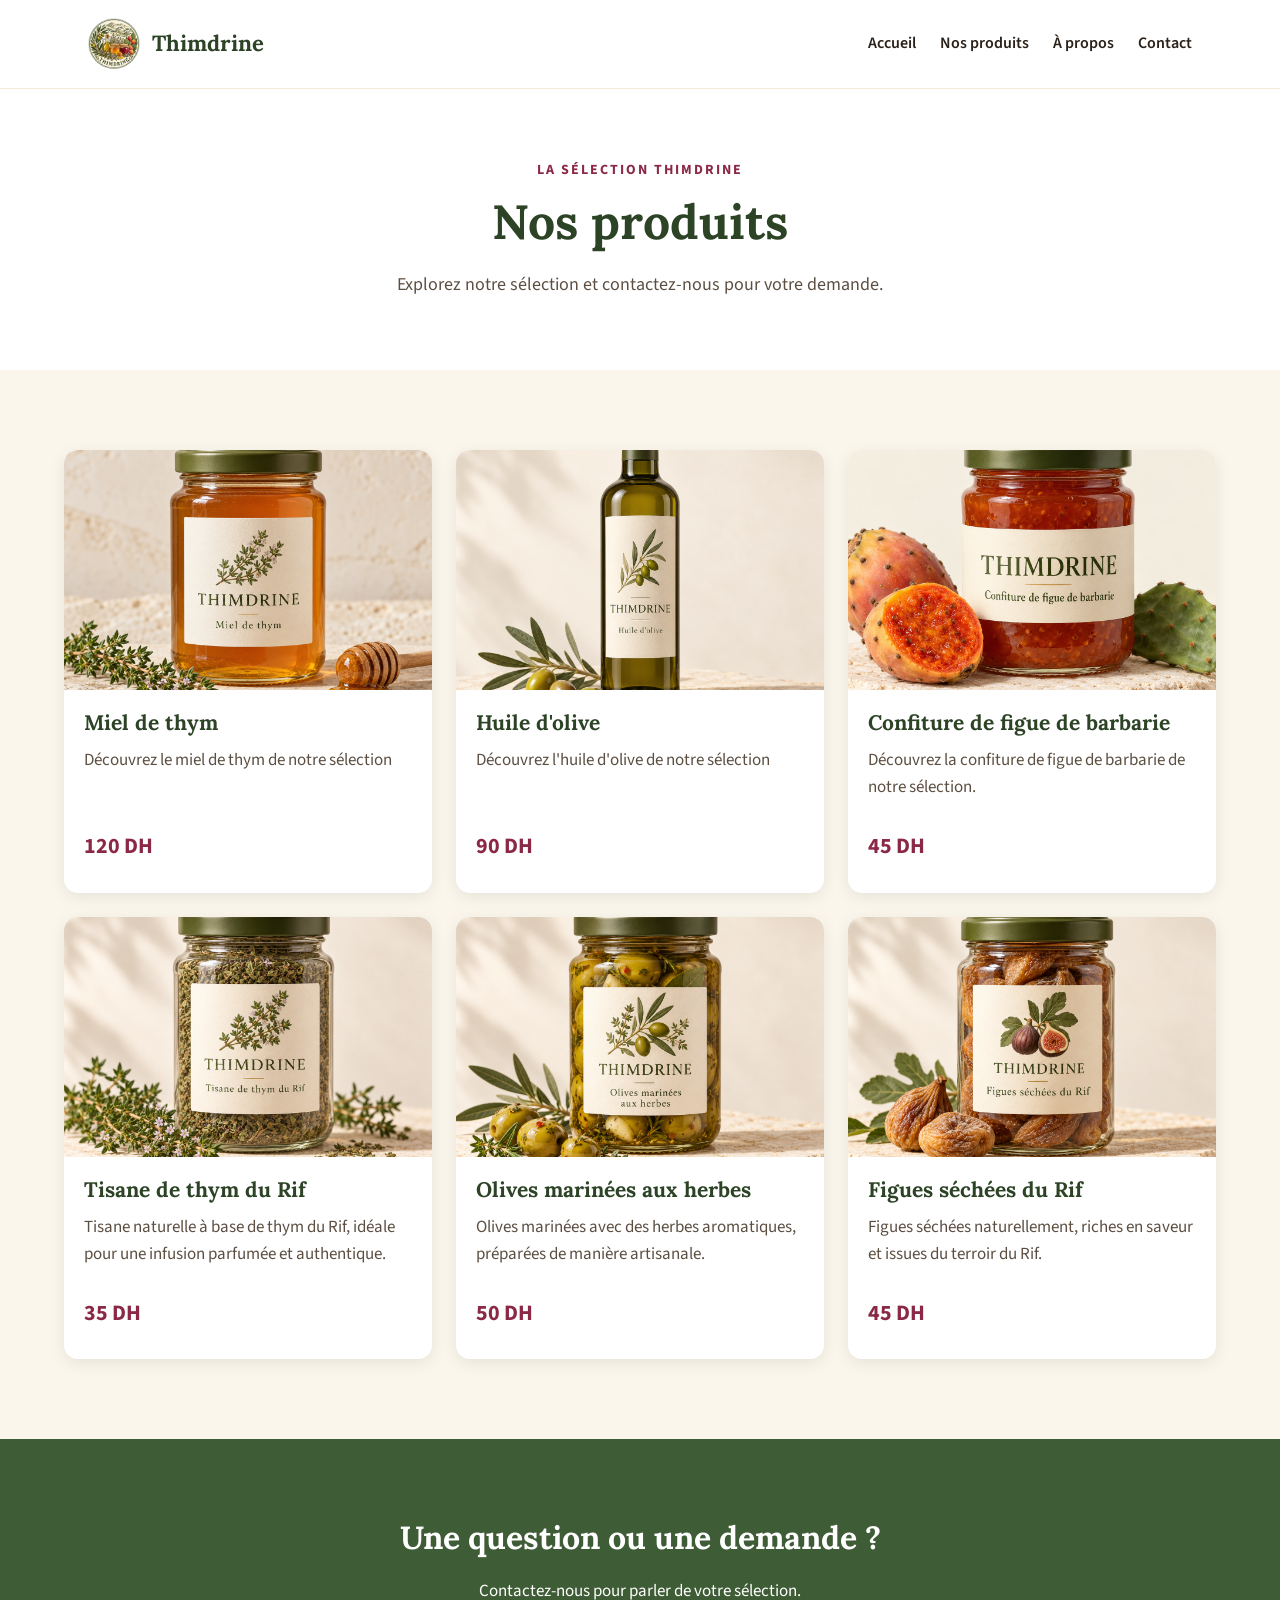
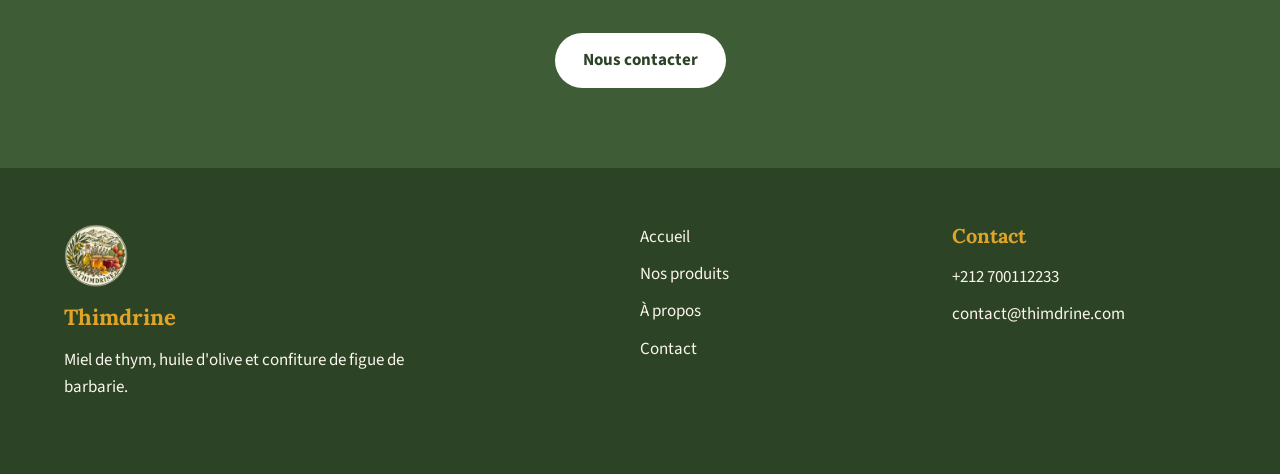
==== produits.html @ eb9370e1 "Thimdrine website" ====
<!DOCTYPE html>
<html lang="fr">
<head>
  <meta charset="UTF-8">
  <meta name="viewport" content="width=device-width, initial-scale=1.0">
  <link rel="stylesheet" href="css/style.css">
  <title>Thimdrine - Nos produits</title>
</head>

<body>
<header> 
<nav>
    <a href="index.html">
      <img src="images/logo.png" alt="Logo Thimdrine">
      <span>Thimdrine</span>
    </a>
    
    <ul>

  <li><a href="index.html">Accueil</a></li>
  <li><a href="produits.html">Nos produits</a></li>
  <li><a href="apropos.html">À propos</a></li>
  <li><a href="contact.html">Contact</a></li>
    </ul>

</nav>
</header>
<main>

  <section>
  <p>LA SÉLECTION THIMDRINE</p>
  <h1>Nos produits</h1>
  <p>Explorez notre sélection et contactez-nous pour votre demande.</p>
  </section>

<section class="produits">
 
  <div class="product-card">
    <img src="images/miel.png" alt="Miel de thym Thimdrine">
    <h3>Miel de thym</h3>
    <p>Découvrez le miel de thym de notre sélection</p>
    <p>120 DH</p>
  </div>

  <div class="product-card">
    <img src="images/huile.png" alt="huile Thimdrine">
      <h3>Huile d'olive</h3>
      <p>Découvrez l'huile d'olive de notre sélection</p>
      <p>90 DH</p>
  </div>

  <div class="product-card">
    <img src="images/confiture.png" alt="confiture Thimdrine">
    <h3>Confiture de figue de barbarie</h3>
    <p>Découvrez la confiture de figue de barbarie de notre sélection.</p>
    <p>45 DH </p>
  </div>

  <div class="product-card">
    <img src="images/Tisane.png" alt="Tisane Thimdrine">
    <h3>Tisane de thym du Rif</h3>
    <p>Tisane naturelle à base de thym du Rif, idéale pour une infusion parfumée et authentique.</p>
    <p>35 DH</p>
  </div >

  <div class="product-card">
    <img src="images/Olives.png" alt="Olives Thimdrine">
    <h3>Olives marinées aux herbes</h3>
    <p>Olives marinées avec des herbes aromatiques, préparées de manière artisanale.</p>
    <p>50 DH</p>
  </div>
  
  <div class="product-card">
    <img src="images/Figues séchées .png" alt="Figues séchées thimdrine">
    <h3>Figues séchées du Rif</h3>
    <p>Figues séchées naturellement, riches en saveur et issues du terroir du Rif.</p>
    <p>45 DH</p>
  </div>

</section>
<section class="contact-cta">
  <h2>Une question ou une demande ?</h2>
  <p>Contactez-nous pour parler de votre sélection.</p>
  <a href="contact.html">Nous contacter</a>
</section>

</main>
  <footer>
    <div class="footer-brand">
    <img src="images/logo.png" alt="logo Thimdrine">
    <span>Thimdrine</span>
    <p>Miel de thym, huile d'olive et confiture de figue de barbarie.</p>
  </div>
  <div class="footer-nav">
    <nav>
      <ul>
        <li><a href="index.html">Accueil</a></li>
        <li><a href="produits.html">Nos produits</a></li>
        <li><a href="apropos.html">À propos</a></li>
        <li><a href="contact.html">Contact</a></li>


      </ul>

    </nav>

  </div>
  <div class="footer-contact">
    <h3>Contact</h3>
    <p>+212 700112233</p>
    <p>contact@thimdrine.com</p>

  </div>
  </footer>



</body>
</html>
---- css/style.css ----
@import url('https://fonts.googleapis.com/css2?family=Lora:wght@400;500;600;700&family=Source+Sans+3:wght@400;500;600;700&display=swap');

:root {
  --couleur-thym: #3E5C35;
  --couleur-thym-fonce: #2C4326;
  --couleur-miel: #E0A526;
  --couleur-figue: #8A2846;
  --couleur-lin: #FBF6EC;
  --couleur-sable: #F3EAD7;
  --couleur-terre: #2B2118;
  --couleur-terre-douce: #5C4F42;
  --couleur-blanc: #FFFFFF;
}

* {
  margin: 0;
  padding: 0;
  box-sizing: border-box;
}

body {
  font-family: 'Source Sans 3', Arial, sans-serif;
  font-size: 17px;
  line-height: 1.6;
  color: var(--couleur-terre);
  background-color: var(--couleur-lin);
}

h1,
h2,
h3 {
  font-family: 'Lora', Georgia, serif;
  line-height: 1.2;
  color: var(--couleur-thym-fonce);
}

h1 {
  font-size: 48px;
}

h2 {
  font-size: 32px;
}

h3 {
  font-size: 21px;
}

p {
  margin-bottom: 16px;
}

a {
  color: var(--couleur-thym);
  text-decoration: none;
}

a:hover {
  color: var(--couleur-thym-fonce);
}

img {
  display: block;
  max-width: 100%;
  height: auto;
}

header {
  background-color: var(--couleur-blanc);
  border-bottom: 1px solid var(--couleur-sable);
}

header nav {
  max-width: 1152px;
  margin: 0 auto;
  padding: 16px 24px;
  display: flex;
  justify-content: space-between;
  align-items: center;
  gap: 32px;
  min-height: 88px;
}

header nav > a {
  display: flex;
  align-items: center;
  gap: 12px;
  color: var(--couleur-thym-fonce);
  font-family: 'Lora', Georgia, serif;
  font-size: 22px;
  font-weight: 700;
  white-space: nowrap;
}

header nav > a img {
  width: 52px;
  height: 52px;
  object-fit: contain;
}

header nav ul {
  display: flex;
  align-items: center;
  flex-wrap: wrap;
  gap: 24px;
  list-style: none;
}

header nav ul a {
  color: var(--couleur-terre);
  font-size: 16px;
  font-weight: 600;
  padding: 8px 0;
  transition: color 0.2s ease;
}

header nav ul a:hover {
  color: var(--couleur-thym);
}

.hero {
  display: grid;
  grid-template-columns: minmax(0, 1fr) minmax(0, 1fr);
  align-items: center;
  align-content: center;
  column-gap: 48px;
  row-gap: 12px;
  padding: 72px max(24px, calc((100% - 1152px) / 2));
  background-color: var(--couleur-blanc);
  min-height: 560px;
}

.hero > :not(img):not(.hero-image):not(.hero-content) {
  grid-column: 1;
}

.hero > img,
.hero > .hero-image {
  grid-column: 2;
  grid-row: 1 / span 6;
  align-self: center;
}

.hero > .hero-content {
  grid-column: 1 / -1;
  display: grid;
  grid-template-columns: 1fr 1fr;
  align-items: center;
  gap: 48px;
}

.hero > p:first-of-type,
.hero .hero-text > p:first-of-type {
  color: var(--couleur-figue);
  font-size: 14px;
  font-weight: 700;
  letter-spacing: 2px;
  text-transform: uppercase;
}

.hero h1 {
  max-width: 600px;
  font-size: 52px;
  line-height: 1.15;
  margin-bottom: 12px;
}

.hero p:not(:first-of-type),
.hero .hero-text p:not(:first-of-type) {
  max-width: 510px;
  font-size: 19px;
  color: var(--couleur-terre-douce);
}

.hero a {
  display: inline-block;
  justify-self: start;
  width: fit-content;
  padding: 14px 26px;
  margin-top: 12px;
  border-radius: 30px;
  background-color: var(--couleur-thym);
  color: var(--couleur-blanc);
  font-weight: 700;
  text-align: center;
  transition: background-color 0.2s ease;
}

.hero a:hover {
  background-color: var(--couleur-thym-fonce);
}

.hero > img,
.hero .hero-image img {
  width: 100%;
  height: 420px;
  object-fit: cover;
  border-radius: 16px;
}

main > .hero + section {
  padding: 80px 24px;
  background-color: var(--couleur-lin);
  text-align: center;
}

main > .hero + section > * {
  max-width: 800px;
  margin-left: auto;
  margin-right: auto;
}

main > .hero + section h2 {
  margin-bottom: 24px;
}

main > .hero + section p {
  color: var(--couleur-terre-douce);
}

main > .hero + section a {
  display: inline-block;
  margin-top: 12px;
  font-weight: 700;
}

main > .hero + section + section {
  display: grid;
  grid-template-columns: repeat(3, minmax(0, 1fr));
  gap: 24px;
  padding: 80px max(24px, calc((100% - 1152px) / 2));
  background-color: var(--couleur-sable);
}

main > .hero + section + section > :not(article):not(.product-card):not(.produit-card):not(.card):not(.carte) {
  grid-column: 1 / -1;
}

main > .hero + section + section > h2,
main > .hero + section + section > p {
  text-align: center;
}

main > .hero + section + section h2 {
  margin-bottom: 12px;
}

main > .hero + section + section > p {
  color: var(--couleur-terre-douce);
}

.product-grid,
.products-grid,
.products-list,
.cartes,
.cards,
.product-cards {
  display: grid;
  grid-template-columns: repeat(3, minmax(0, 1fr));
  gap: 24px;
}

.product-card,
.produit-card,
.card,
.carte,
main > .hero + section + section article {
  background-color: var(--couleur-blanc);
  border-radius: 14px;
  overflow: hidden;
  box-shadow: 0 4px 16px rgba(0, 0, 0, 0.08);
  transition: transform 0.2s ease;
}

.product-card:hover,
.produit-card:hover,
.card:hover,
.carte:hover,
main > .hero + section + section article:hover {
  transform: translateY(-4px);
}

.product-card img,
.produit-card img,
.card img,
.carte img,
main > .hero + section + section article img {
  width: 100%;
  height: 240px;
  object-fit: cover;
}

.product-card h3,
.produit-card h3,
.card h3,
.carte h3,
main > .hero + section + section article h3 {
  margin: 20px 20px 12px;
}

.product-card p,
.produit-card p,
.card p,
.carte p,
main > .hero + section + section article p {
  margin: 0 20px 20px;
  color: var(--couleur-terre-douce);
}

.product-card a,
.produit-card a,
.card a,
.carte a,
main > .hero + section + section article a {
  display: inline-block;
  margin: 0 20px 24px;
  font-weight: 700;
}

main > .hero + section + section > a {
  justify-self: center;
  display: inline-block;
  padding: 12px 24px;
  border: 2px solid var(--couleur-thym);
  border-radius: 30px;
  font-weight: 700;
}

main > .hero + section + section > a:hover {
  background-color: var(--couleur-thym);
  color: var(--couleur-blanc);
}

.contact-cta,
main > .hero + section + section + section {
  padding: 80px 24px;
  background-color: var(--couleur-thym);
  color: var(--couleur-blanc);
  text-align: center;
}

.contact-cta h2,
main > .hero + section + section + section h2 {
  color: var(--couleur-blanc);
  margin-bottom: 20px;
}

.contact-cta p,
main > .hero + section + section + section p {
  max-width: 600px;
  margin: 0 auto 28px;
}

.contact-cta a,
main > .hero + section + section + section > a {
  display: inline-block;
  padding: 14px 28px;
  background-color: var(--couleur-blanc);
  color: var(--couleur-thym-fonce);
  border-radius: 30px;
  font-weight: 700;
}

.contact-cta a:hover,
main > .hero + section + section + section > a:hover {
  background-color: var(--couleur-sable);
}

footer {
  display: grid;
  grid-template-columns: 2fr 1fr 1fr;
  gap: 48px;
  padding: 56px max(24px, calc((100% - 1152px) / 2));
  background-color: var(--couleur-thym-fonce);
  color: var(--couleur-lin);
}

footer h2,
footer h3 {
  color: var(--couleur-miel);
  font-size: 20px;
  margin-bottom: 16px;
}

.footer-brand img {
  width: 64px;
  height: 64px;
  object-fit: contain;
  margin-bottom: 12px;
}

.footer-brand span {
  display: block;
  font-family: 'Lora', Georgia, serif;
  font-size: 22px;
  font-weight: 700;
  color: var(--couleur-miel);
  margin-bottom: 12px;
}

.footer-brand p {
  max-width: 350px;
  color: var(--couleur-lin);
}

.footer-nav ul {
  list-style: none;
}

.footer-nav li {
  margin-bottom: 10px;
}

footer a {
  color: var(--couleur-lin);
}

footer a:hover {
  color: var(--couleur-miel);
}

.footer-contact p {
  margin-bottom: 10px;
  overflow-wrap: anywhere;
}

@media (max-width: 900px) {
  header nav {
    gap: 20px;
  }

  header nav ul {
    gap: 14px;
  }

  .hero {
    column-gap: 28px;
  }

  .hero h1 {
    font-size: 40px;
  }

  .hero > img,
  .hero .hero-image img {
    height: 340px;
  }

  main > .hero + section + section,
  .product-grid,
  .products-grid,
  .products-list,
  .cartes,
  .cards,
  .product-cards {
    grid-template-columns: repeat(2, minmax(0, 1fr));
  }

  footer {
    grid-template-columns: repeat(2, 1fr);
  }
}

@media (max-width: 600px) {
  body {
    font-size: 16px;
  }

  header nav {
    flex-direction: column;
    gap: 16px;
    padding: 16px;
  }

  header nav ul {
    justify-content: center;
    gap: 12px 18px;
  }

  header nav ul a {
    font-size: 14px;
  }

  .hero {
    grid-template-columns: 1fr;
    padding: 48px 20px;
    row-gap: 16px;
    min-height: auto;
  }

  .hero > :not(img):not(.hero-image):not(.hero-content) {
    grid-column: 1;
  }

  .hero > img,
  .hero > .hero-image {
    grid-column: 1;
    grid-row: auto;
  }

  .hero > .hero-content {
    grid-template-columns: 1fr;
    gap: 32px;
  }

  .hero h1 {
    font-size: 35px;
  }

  .hero p:not(:first-of-type),
  .hero .hero-text p:not(:first-of-type) {
    font-size: 17px;
  }

  .hero > img,
  .hero .hero-image img {
    height: 260px;
  }

  h2 {
    font-size: 27px;
  }

  main > .hero + section,
  main > .hero + section + section,
  .contact-cta,
  main > .hero + section + section + section {
    padding: 56px 20px;
  }

  main > .hero + section + section,
  .product-grid,
  .products-grid,
  .products-list,
  .cartes,
  .cards,
  .product-cards {
    grid-template-columns: 1fr;
  }

  footer {
    grid-template-columns: 1fr;
    gap: 32px;
    padding: 48px 24px;
  }
}



main > section:first-child:not([class]) {
  background-color: var(--couleur-blanc);
  padding: 70px 24px;
  text-align: center;
}

main > section:first-child:not([class]) p:first-child {
  color: var(--couleur-figue);
  font-size: 14px;
  font-weight: 700;
  letter-spacing: 2px;
  margin-bottom: 12px;
}

main > section:first-child:not([class]) h1 {
  font-size: 48px;
  margin-bottom: 20px;
}

main > section:first-child:not([class]) p:last-child {
  color: var(--couleur-terre-douce);
  font-size: 18px;
  max-width: 600px;
  margin: 0 auto;
}

.produits {
  display: grid;
  grid-template-columns: repeat(3, 1fr);
  gap: 24px;
  max-width: 1200px;
  margin: 0 auto;
  padding: 80px 24px;
}

.produits .product-card {
  display: flex;
  flex-direction: column;
  background-color: var(--couleur-blanc);
  border-radius: 14px;
  overflow: hidden;
  box-shadow: 0 4px 16px rgba(0, 0, 0, 0.08);
}

.produits .product-card img {
  width: 100%;
  height: 240px;
  object-fit: cover;
}

.produits .product-card h3 {
  font-size: 21px;
  margin: 20px 20px 12px;
}

.produits .product-card p {
  margin: 0 20px 16px;
  color: var(--couleur-terre-douce);
}

.produits .product-card p:last-child {
  margin-top: auto;
  padding-top: 12px;
  padding-bottom: 12px;
  font-size: 22px;
  font-weight: 700;
  color: var(--couleur-figue);
}

@media (max-width: 900px) {
  .produits {
    grid-template-columns: repeat(2, 1fr);
    padding: 60px 24px;
  }
}

@media (max-width: 600px) {
  main > section:first-child:not([class]) {
    padding: 50px 20px;
  }

  main > section:first-child:not([class]) h1 {
    font-size: 36px;
  }

  main > section:first-child:not([class]) p:last-child {
    font-size: 16px;
  }

  .produits {
    grid-template-columns: 1fr;
    padding: 50px 20px;
  }
  
  .produits .product-card img {
    height: 220px;
  }
}
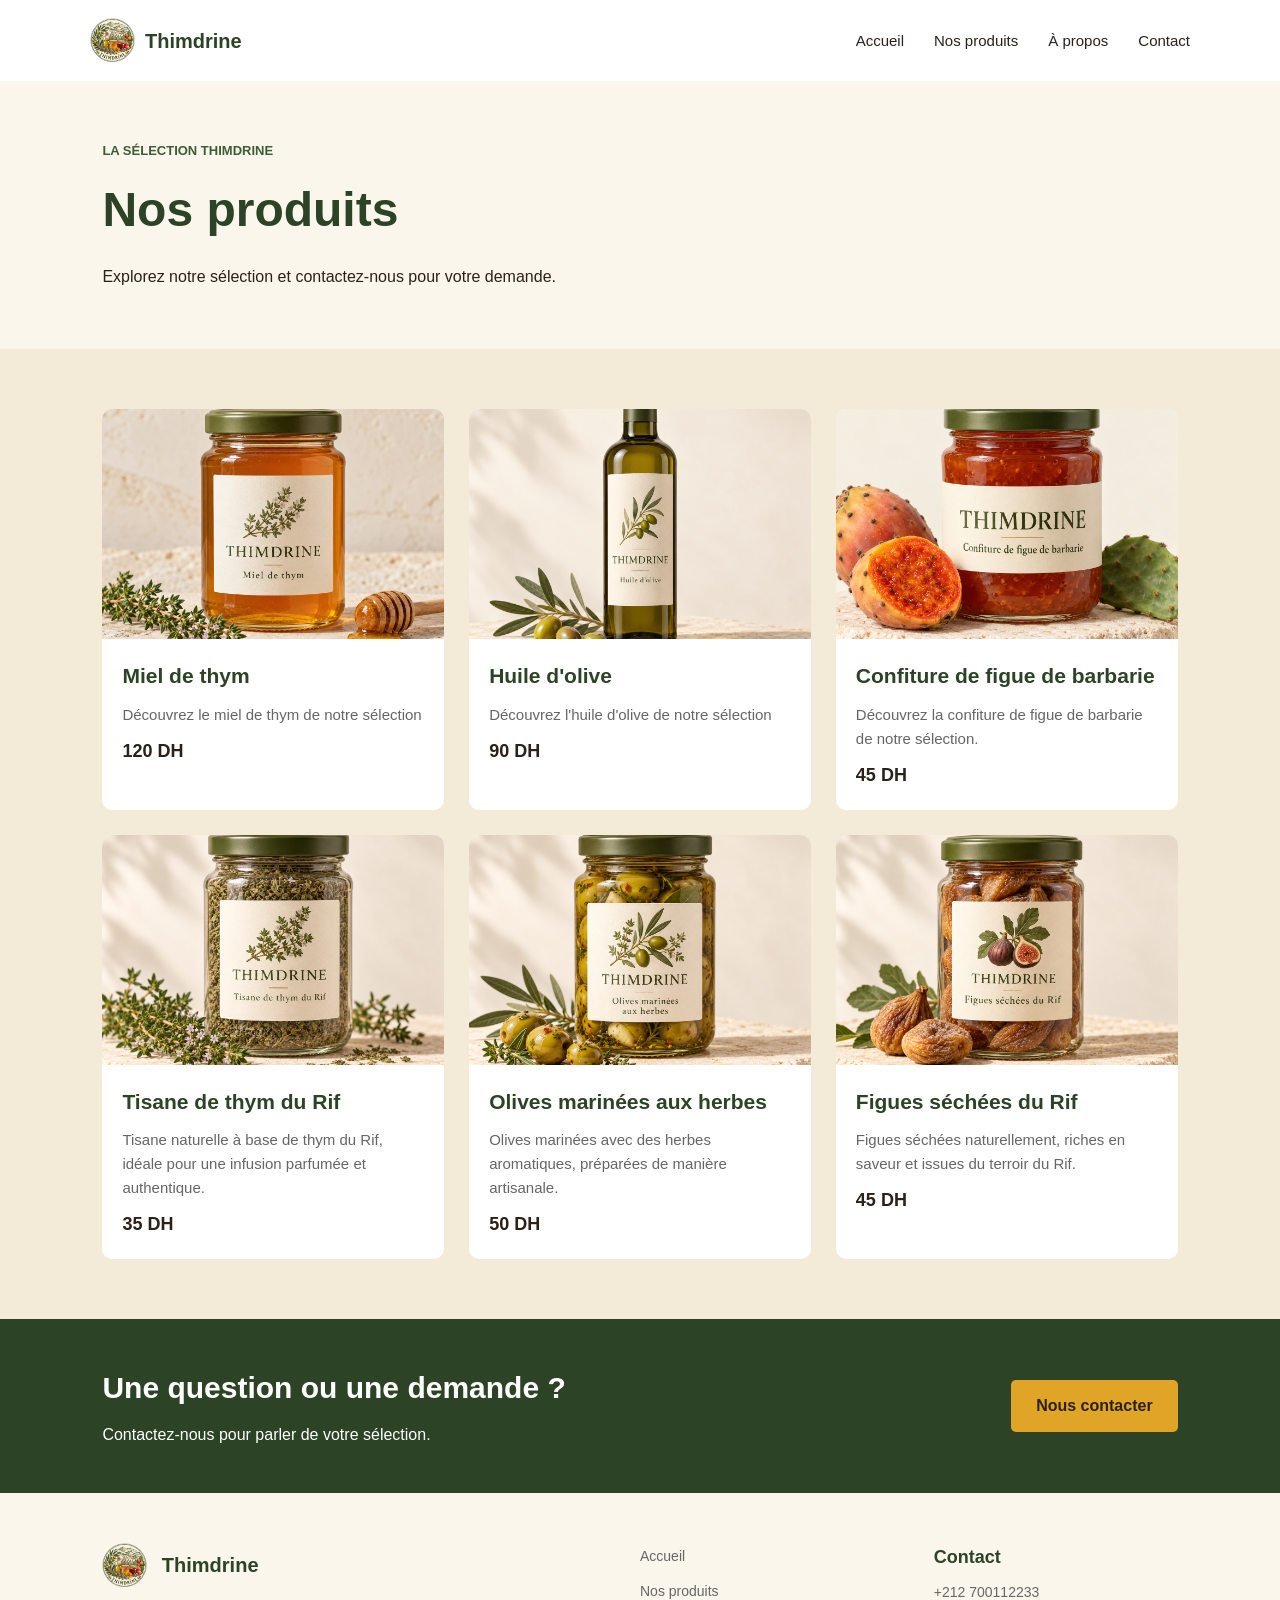
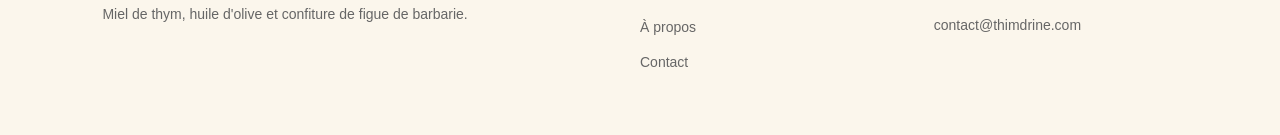
==== commit 81eab687: "finish page products" ====
--- a/produits.html
+++ b/produits.html
@@ -28,61 +28,62 @@
 <main>
 
   <section>
-  <p>LA SÉLECTION THIMDRINE</p>
-  <h1>Nos produits</h1>
-  <p>Explorez notre sélection et contactez-nous pour votre demande.</p>
+    <p>LA SÉLECTION THIMDRINE</p>
+    <h1>Nos produits</h1>
+    <p>Explorez notre sélection et contactez-nous pour votre demande.</p>
   </section>
 
-<section class="produits">
- 
-  <div class="product-card">
-    <img src="images/miel.png" alt="Miel de thym Thimdrine">
-    <h3>Miel de thym</h3>
-    <p>Découvrez le miel de thym de notre sélection</p>
-    <p>120 DH</p>
-  </div>
+  <section class="produits">
 
-  <div class="product-card">
-    <img src="images/huile.png" alt="huile Thimdrine">
+    <div class="product-card">
+      <img src="images/miel.png" alt="Miel de thym Thimdrine">
+      <h3>Miel de thym</h3>
+      <p>Découvrez le miel de thym de notre sélection</p>
+      <p>120 DH</p>
+    </div>
+
+    <div class="product-card">
+      <img src="images/huile.png" alt="Huile Thimdrine">
       <h3>Huile d'olive</h3>
       <p>Découvrez l'huile d'olive de notre sélection</p>
       <p>90 DH</p>
-  </div>
+    </div>
 
-  <div class="product-card">
-    <img src="images/confiture.png" alt="confiture Thimdrine">
-    <h3>Confiture de figue de barbarie</h3>
-    <p>Découvrez la confiture de figue de barbarie de notre sélection.</p>
-    <p>45 DH </p>
-  </div>
+    <div class="product-card">
+      <img src="images/confiture.png" alt="Confiture Thimdrine">
+      <h3>Confiture de figue de barbarie</h3>
+      <p>Découvrez la confiture de figue de barbarie de notre sélection.</p>
+      <p>45 DH</p>
+    </div>
 
-  <div class="product-card">
-    <img src="images/Tisane.png" alt="Tisane Thimdrine">
-    <h3>Tisane de thym du Rif</h3>
-    <p>Tisane naturelle à base de thym du Rif, idéale pour une infusion parfumée et authentique.</p>
-    <p>35 DH</p>
-  </div >
+    <div class="product-card">
+      <img src="images/Tisane.png" alt="Tisane Thimdrine">
+      <h3>Tisane de thym du Rif</h3>
+      <p>Tisane naturelle à base de thym du Rif, idéale pour une infusion parfumée et authentique.</p>
+      <p>35 DH</p>
+    </div>
 
-  <div class="product-card">
-    <img src="images/Olives.png" alt="Olives Thimdrine">
-    <h3>Olives marinées aux herbes</h3>
-    <p>Olives marinées avec des herbes aromatiques, préparées de manière artisanale.</p>
-    <p>50 DH</p>
-  </div>
-  
-  <div class="product-card">
-    <img src="images/Figues séchées .png" alt="Figues séchées thimdrine">
-    <h3>Figues séchées du Rif</h3>
-    <p>Figues séchées naturellement, riches en saveur et issues du terroir du Rif.</p>
-    <p>45 DH</p>
-  </div>
+    <div class="product-card">
+      <img src="images/Olives.png" alt="Olives Thimdrine">
+      <h3>Olives marinées aux herbes</h3>
+      <p>Olives marinées avec des herbes aromatiques, préparées de manière artisanale.</p>
+      <p>50 DH</p>
+    </div>
 
-</section>
-<section class="contact-cta">
-  <h2>Une question ou une demande ?</h2>
-  <p>Contactez-nous pour parler de votre sélection.</p>
-  <a href="contact.html">Nous contacter</a>
-</section>
+    <div class="product-card">
+      <img src="images/Figues séchées .png" alt="Figues séchées Thimdrine">
+      <h3>Figues séchées du Rif</h3>
+      <p>Figues séchées naturellement, riches en saveur et issues du terroir du Rif.</p>
+      <p>45 DH</p>
+    </div>
+
+  </section>
+
+  <section class="contact-cta">
+    <h2>Une question ou une demande ?</h2>
+    <p>Contactez-nous pour parler de votre sélection.</p>
+    <a href="contact.html">Nous contacter</a>
+  </section>
 
 </main>
   <footer>
--- a/css/style.css
+++ b/css/style.css
@@ -1,16 +1,12 @@
-
-@import url('https://fonts.googleapis.com/css2?family=Lora:wght@400;500;600;700&family=Source+Sans+3:wght@400;500;600;700&display=swap');
 
 :root {
-  --couleur-thym: #3E5C35;
-  --couleur-thym-fonce: #2C4326;
-  --couleur-miel: #E0A526;
-  --couleur-figue: #8A2846;
-  --couleur-lin: #FBF6EC;
-  --couleur-sable: #F3EAD7;
-  --couleur-terre: #2B2118;
-  --couleur-terre-douce: #5C4F42;
-  --couleur-blanc: #FFFFFF;
+  --green: #3E5C35;
+  --dark-green: #2C4326;
+  --gold: #E0A526;
+  --cream: #FBF6EC;
+  --beige: #F3EAD7;
+  --white: #FFFFFF;
+  --text: #2B2118;
 }
 
 * {
@@ -20,388 +16,268 @@
 }
 
 body {
-  font-family: 'Source Sans 3', Arial, sans-serif;
-  font-size: 17px;
+  font-family: Arial, sans-serif;
+  font-size: 16px;
   line-height: 1.6;
-  color: var(--couleur-terre);
-  background-color: var(--couleur-lin);
-}
-
-h1,
-h2,
-h3 {
-  font-family: 'Lora', Georgia, serif;
-  line-height: 1.2;
-  color: var(--couleur-thym-fonce);
-}
-
-h1 {
-  font-size: 48px;
-}
-
-h2 {
-  font-size: 32px;
-}
-
-h3 {
-  font-size: 21px;
-}
-
-p {
-  margin-bottom: 16px;
+  color: var(--text);
+  background-color: var(--cream);
+}
+
+h1, h2, h3 {
+  color: var(--dark-green);
 }
 
 a {
-  color: var(--couleur-thym);
   text-decoration: none;
-}
-
-a:hover {
-  color: var(--couleur-thym-fonce);
+  color: var(--green);
 }
 
 img {
-  display: block;
   max-width: 100%;
-  height: auto;
 }
 
 header {
-  background-color: var(--couleur-blanc);
-  border-bottom: 1px solid var(--couleur-sable);
+  background-color: var(--white);
 }
 
 header nav {
-  max-width: 1152px;
+  max-width: 1150px;
   margin: 0 auto;
-  padding: 16px 24px;
+  padding: 18px 25px;
   display: flex;
   justify-content: space-between;
   align-items: center;
-  gap: 32px;
-  min-height: 88px;
 }
 
 header nav > a {
   display: flex;
   align-items: center;
-  gap: 12px;
-  color: var(--couleur-thym-fonce);
-  font-family: 'Lora', Georgia, serif;
-  font-size: 22px;
-  font-weight: 700;
-  white-space: nowrap;
-}
-
-header nav > a img {
-  width: 52px;
-  height: 52px;
+  gap: 10px;
+  color: var(--dark-green);
+  font-size: 20px;
+  font-weight: bold;
+}
+
+header nav img {
+  width: 45px;
+  height: 45px;
   object-fit: contain;
 }
 
 header nav ul {
   display: flex;
-  align-items: center;
-  flex-wrap: wrap;
-  gap: 24px;
+  gap: 30px;
   list-style: none;
 }
 
 header nav ul a {
-  color: var(--couleur-terre);
-  font-size: 16px;
-  font-weight: 600;
-  padding: 8px 0;
-  transition: color 0.2s ease;
+  color: var(--text);
+  font-size: 15px;
 }
 
 header nav ul a:hover {
-  color: var(--couleur-thym);
+  color: var(--green);
 }
 
 .hero {
-  display: grid;
-  grid-template-columns: minmax(0, 1fr) minmax(0, 1fr);
-  align-items: center;
-  align-content: center;
-  column-gap: 48px;
-  row-gap: 12px;
-  padding: 72px max(24px, calc((100% - 1152px) / 2));
-  background-color: var(--couleur-blanc);
-  min-height: 560px;
-}
-
-.hero > :not(img):not(.hero-image):not(.hero-content) {
-  grid-column: 1;
-}
-
-.hero > img,
-.hero > .hero-image {
-  grid-column: 2;
-  grid-row: 1 / span 6;
-  align-self: center;
-}
-
-.hero > .hero-content {
-  grid-column: 1 / -1;
+  background-color: var(--white);
   display: grid;
   grid-template-columns: 1fr 1fr;
-  align-items: center;
-  gap: 48px;
-}
-
-.hero > p:first-of-type,
-.hero .hero-text > p:first-of-type {
-  color: var(--couleur-figue);
-  font-size: 14px;
-  font-weight: 700;
-  letter-spacing: 2px;
-  text-transform: uppercase;
+  gap: 15px 45px;
+  align-content: center;
+  padding: 65px 8%;
+  min-height: 460px;
+}
+
+.hero > p,
+.hero > h1,
+.hero > a {
+  grid-column: 1;
+}
+
+.hero > p:first-child {
+  color: var(--green);
+  font-size: 13px;
+  font-weight: bold;
+  letter-spacing: 1px;
 }
 
 .hero h1 {
-  max-width: 600px;
-  font-size: 52px;
-  line-height: 1.15;
-  margin-bottom: 12px;
-}
-
-.hero p:not(:first-of-type),
-.hero .hero-text p:not(:first-of-type) {
-  max-width: 510px;
-  font-size: 19px;
-  color: var(--couleur-terre-douce);
+  font-size: 48px;
+  line-height: 1.2;
+  max-width: 470px;
+}
+
+.hero > p {
+  max-width: 470px;
 }
 
 .hero a {
   display: inline-block;
   justify-self: start;
-  width: fit-content;
-  padding: 14px 26px;
-  margin-top: 12px;
-  border-radius: 30px;
-  background-color: var(--couleur-thym);
-  color: var(--couleur-blanc);
-  font-weight: 700;
-  text-align: center;
-  transition: background-color 0.2s ease;
+  background-color: var(--green);
+  color: var(--white);
+  padding: 12px 24px;
+  border-radius: 5px;
+  font-size: 15px;
 }
 
 .hero a:hover {
-  background-color: var(--couleur-thym-fonce);
-}
-
-.hero > img,
-.hero .hero-image img {
+  background-color: var(--dark-green);
+}
+
+.hero > img {
+  grid-column: 2;
+  grid-row: 1 / 5;
+  align-self: center;
   width: 100%;
-  height: 420px;
+  height: 340px;
   object-fit: cover;
-  border-radius: 16px;
-}
-
-main > .hero + section {
-  padding: 80px 24px;
-  background-color: var(--couleur-lin);
-  text-align: center;
-}
-
-main > .hero + section > * {
-  max-width: 800px;
-  margin-left: auto;
-  margin-right: auto;
-}
-
-main > .hero + section h2 {
-  margin-bottom: 24px;
-}
-
-main > .hero + section p {
-  color: var(--couleur-terre-douce);
-}
-
-main > .hero + section a {
-  display: inline-block;
-  margin-top: 12px;
-  font-weight: 700;
-}
-
-main > .hero + section + section {
+  border-radius: 8px;
+}
+
+.products-intro {
+  background-color: var(--white);
+  padding: 60px 8%;
+}
+
+.products-intro h2 {
+  font-size: 32px;
+  margin-bottom: 15px;
+}
+
+.products-intro p {
+  max-width: 650px;
+  color: #666666;
+}
+
+.featured-products {
+  background-color: var(--beige);
+  padding: 60px 8%;
   display: grid;
-  grid-template-columns: repeat(3, minmax(0, 1fr));
-  gap: 24px;
-  padding: 80px max(24px, calc((100% - 1152px) / 2));
-  background-color: var(--couleur-sable);
-}
-
-main > .hero + section + section > :not(article):not(.product-card):not(.produit-card):not(.card):not(.carte) {
-  grid-column: 1 / -1;
-}
-
-main > .hero + section + section > h2,
-main > .hero + section + section > p {
-  text-align: center;
-}
-
-main > .hero + section + section h2 {
-  margin-bottom: 12px;
-}
-
-main > .hero + section + section > p {
-  color: var(--couleur-terre-douce);
-}
-
-.product-grid,
-.products-grid,
-.products-list,
-.cartes,
-.cards,
-.product-cards {
+  grid-template-columns: repeat(3, 1fr);
+  gap: 25px;
+}
+
+.featured-products > p {
+  grid-column: 1 / 4;
+  color: var(--green);
+  font-size: 13px;
+  font-weight: bold;
+}
+
+.featured-products > h2 {
+  grid-column: 1 / 3;
+  font-size: 32px;
+}
+
+.featured-products > a {
+  grid-column: 3;
+  justify-self: end;
+  align-self: center;
+  border: 1px solid var(--green);
+  padding: 10px 20px;
+  border-radius: 5px;
+  color: var(--green);
+}
+
+.featured-products > a:hover {
+  background-color: var(--green);
+  color: var(--white);
+}
+
+.product-card {
+  background-color: var(--white);
+  border-radius: 10px;
+  overflow: hidden;
+}
+
+.product-card img {
+  display: block;
+  width: 100%;
+  height: 230px;
+  object-fit: cover;
+}
+
+.product-card h3 {
+  font-size: 21px;
+  margin: 20px 20px 10px;
+}
+
+.product-card p {
+  margin: 10px 20px;
+  color: #666666;
+  font-size: 15px;
+}
+
+.product-card p:last-child {
+  color: var(--text);
+  font-size: 18px;
+  font-weight: bold;
+  margin-bottom: 20px;
+}
+
+.contact-cta {
   display: grid;
-  grid-template-columns: repeat(3, minmax(0, 1fr));
-  gap: 24px;
-}
-
-.product-card,
-.produit-card,
-.card,
-.carte,
-main > .hero + section + section article {
-  background-color: var(--couleur-blanc);
-  border-radius: 14px;
-  overflow: hidden;
-  box-shadow: 0 4px 16px rgba(0, 0, 0, 0.08);
-  transition: transform 0.2s ease;
-}
-
-.product-card:hover,
-.produit-card:hover,
-.card:hover,
-.carte:hover,
-main > .hero + section + section article:hover {
-  transform: translateY(-4px);
-}
-
-.product-card img,
-.produit-card img,
-.card img,
-.carte img,
-main > .hero + section + section article img {
-  width: 100%;
-  height: 240px;
-  object-fit: cover;
-}
-
-.product-card h3,
-.produit-card h3,
-.card h3,
-.carte h3,
-main > .hero + section + section article h3 {
-  margin: 20px 20px 12px;
-}
-
-.product-card p,
-.produit-card p,
-.card p,
-.carte p,
-main > .hero + section + section article p {
-  margin: 0 20px 20px;
-  color: var(--couleur-terre-douce);
-}
-
-.product-card a,
-.produit-card a,
-.card a,
-.carte a,
-main > .hero + section + section article a {
-  display: inline-block;
-  margin: 0 20px 24px;
-  font-weight: 700;
-}
-
-main > .hero + section + section > a {
-  justify-self: center;
-  display: inline-block;
-  padding: 12px 24px;
-  border: 2px solid var(--couleur-thym);
-  border-radius: 30px;
-  font-weight: 700;
-}
-
-main > .hero + section + section > a:hover {
-  background-color: var(--couleur-thym);
-  color: var(--couleur-blanc);
-}
-
-.contact-cta,
-main > .hero + section + section + section {
-  padding: 80px 24px;
-  background-color: var(--couleur-thym);
-  color: var(--couleur-blanc);
-  text-align: center;
-}
-
-.contact-cta h2,
-main > .hero + section + section + section h2 {
-  color: var(--couleur-blanc);
-  margin-bottom: 20px;
-}
-
-.contact-cta p,
-main > .hero + section + section + section p {
-  max-width: 600px;
-  margin: 0 auto 28px;
-}
-
-.contact-cta a,
-main > .hero + section + section + section > a {
-  display: inline-block;
-  padding: 14px 28px;
-  background-color: var(--couleur-blanc);
-  color: var(--couleur-thym-fonce);
-  border-radius: 30px;
-  font-weight: 700;
-}
-
-.contact-cta a:hover,
-main > .hero + section + section + section > a:hover {
-  background-color: var(--couleur-sable);
+  grid-template-columns: 1fr auto;
+  gap: 10px 30px;
+  align-items: center;
+  background-color: var(--dark-green);
+  padding: 45px 8%;
+}
+
+.contact-cta h2 {
+  grid-column: 1;
+  color: var(--white);
+  font-size: 30px;
+}
+
+.contact-cta p {
+  grid-column: 1;
+  color: var(--white);
+}
+
+.contact-cta a {
+  grid-column: 2;
+  grid-row: 1 / 3;
+  background-color: var(--gold);
+  color: var(--text);
+  padding: 13px 25px;
+  border-radius: 5px;
+  font-weight: bold;
 }
 
 footer {
   display: grid;
   grid-template-columns: 2fr 1fr 1fr;
-  gap: 48px;
-  padding: 56px max(24px, calc((100% - 1152px) / 2));
-  background-color: var(--couleur-thym-fonce);
-  color: var(--couleur-lin);
-}
-
-footer h2,
-footer h3 {
-  color: var(--couleur-miel);
+  gap: 50px;
+  background-color: var(--cream);
+  padding: 50px 8%;
+}
+
+.footer-brand img {
+  display: inline-block;
+  vertical-align: middle;
+  width: 45px;
+}
+
+.footer-brand span {
+  display: inline-block;
+  vertical-align: middle;
+  margin-left: 10px;
   font-size: 20px;
-  margin-bottom: 16px;
-}
-
-.footer-brand img {
-  width: 64px;
-  height: 64px;
-  object-fit: contain;
-  margin-bottom: 12px;
-}
-
-.footer-brand span {
-  display: block;
-  font-family: 'Lora', Georgia, serif;
-  font-size: 22px;
-  font-weight: 700;
-  color: var(--couleur-miel);
-  margin-bottom: 12px;
+  font-weight: bold;
+  color: var(--dark-green);
 }
 
 .footer-brand p {
-  max-width: 350px;
-  color: var(--couleur-lin);
+  margin-top: 15px;
+}
+
+footer p,
+footer a {
+  color: #666666;
+  font-size: 14px;
 }
 
 .footer-nav ul {
@@ -412,237 +288,153 @@
   margin-bottom: 10px;
 }
 
-footer a {
-  color: var(--couleur-lin);
-}
-
-footer a:hover {
-  color: var(--couleur-miel);
+.footer-contact h3 {
+  font-size: 18px;
+  margin-bottom: 10px;
 }
 
 .footer-contact p {
   margin-bottom: 10px;
-  overflow-wrap: anywhere;
-}
-
-@media (max-width: 900px) {
-  header nav {
-    gap: 20px;
-  }
-
-  header nav ul {
-    gap: 14px;
-  }
-
+}
+
+@media (max-width: 850px) {
   .hero {
-    column-gap: 28px;
-  }
-
-  .hero h1 {
-    font-size: 40px;
-  }
-
-  .hero > img,
-  .hero .hero-image img {
-    height: 340px;
-  }
-
-  main > .hero + section + section,
-  .product-grid,
-  .products-grid,
-  .products-list,
-  .cartes,
-  .cards,
-  .product-cards {
-    grid-template-columns: repeat(2, minmax(0, 1fr));
+    grid-template-columns: 1fr;
+    padding: 45px 6%;
+  }
+
+  .hero > img {
+    grid-column: 1;
+    grid-row: 5;
+    height: 300px;
+  }
+
+  .featured-products {
+    grid-template-columns: 1fr 1fr;
+    padding: 45px 6%;
+  }
+
+  .featured-products > p,
+  .featured-products > h2,
+  .featured-products > a {
+    grid-column: 1 / 3;
+  }
+
+  .featured-products > a {
+    justify-self: start;
   }
 
   footer {
-    grid-template-columns: repeat(2, 1fr);
+    grid-template-columns: 1fr 1fr;
   }
 }
 
 @media (max-width: 600px) {
-  body {
-    font-size: 16px;
-  }
-
   header nav {
     flex-direction: column;
-    gap: 16px;
-    padding: 16px;
+    gap: 15px;
   }
 
   header nav ul {
+    flex-wrap: wrap;
     justify-content: center;
-    gap: 12px 18px;
-  }
-
-  header nav ul a {
-    font-size: 14px;
-  }
-
-  .hero {
+    gap: 15px;
+  }
+
+  .hero h1 {
+    font-size: 35px;
+  }
+
+  .hero > img {
+    height: 240px;
+  }
+
+  .products-intro {
+    padding: 45px 6%;
+  }
+
+  .featured-products {
     grid-template-columns: 1fr;
-    padding: 48px 20px;
-    row-gap: 16px;
-    min-height: auto;
-  }
-
-  .hero > :not(img):not(.hero-image):not(.hero-content) {
+  }
+
+  .featured-products > p,
+  .featured-products > h2,
+  .featured-products > a {
     grid-column: 1;
   }
 
-  .hero > img,
-  .hero > .hero-image {
+  .contact-cta {
+    grid-template-columns: 1fr;
+    padding: 40px 6%;
+  }
+
+  .contact-cta a {
     grid-column: 1;
     grid-row: auto;
-  }
-
-  .hero > .hero-content {
-    grid-template-columns: 1fr;
-    gap: 32px;
-  }
-
-  .hero h1 {
-    font-size: 35px;
-  }
-
-  .hero p:not(:first-of-type),
-  .hero .hero-text p:not(:first-of-type) {
-    font-size: 17px;
-  }
-
-  .hero > img,
-  .hero .hero-image img {
-    height: 260px;
-  }
-
-  h2 {
-    font-size: 27px;
-  }
-
-  main > .hero + section,
-  main > .hero + section + section,
-  .contact-cta,
-  main > .hero + section + section + section {
-    padding: 56px 20px;
-  }
-
-  main > .hero + section + section,
-  .product-grid,
-  .products-grid,
-  .products-list,
-  .cartes,
-  .cards,
-  .product-cards {
-    grid-template-columns: 1fr;
+    justify-self: start;
   }
 
   footer {
     grid-template-columns: 1fr;
-    gap: 32px;
-    padding: 48px 24px;
-  }
-}
-
-
-
-main > section:first-child:not([class]) {
-  background-color: var(--couleur-blanc);
-  padding: 70px 24px;
-  text-align: center;
-}
-
-main > section:first-child:not([class]) p:first-child {
-  color: var(--couleur-figue);
-  font-size: 14px;
-  font-weight: 700;
-  letter-spacing: 2px;
-  margin-bottom: 12px;
-}
-
-main > section:first-child:not([class]) h1 {
+    gap: 30px;
+    padding: 40px 6%;
+  }
+}
+
+
+
+
+section:first-of-type {
+  background-color: var(--cream);
+  padding: 60px 8%;
+}
+
+section:first-of-type p:first-child {
+  font-size: 13px;
+  color: var(--green);
+  font-weight: bold;
+  margin-bottom: 10px;
+}
+
+section:first-of-type h1 {
   font-size: 48px;
-  margin-bottom: 20px;
-}
-
-main > section:first-child:not([class]) p:last-child {
-  color: var(--couleur-terre-douce);
-  font-size: 18px;
-  max-width: 600px;
-  margin: 0 auto;
+  margin-bottom: 15px;
 }
 
 .produits {
+  background-color: var(--beige);
+  padding: 60px 8%;
   display: grid;
   grid-template-columns: repeat(3, 1fr);
-  gap: 24px;
-  max-width: 1200px;
-  margin: 0 auto;
-  padding: 80px 24px;
-}
-
-.produits .product-card {
-  display: flex;
-  flex-direction: column;
-  background-color: var(--couleur-blanc);
-  border-radius: 14px;
+  gap: 25px;
+}
+
+.product-card {
+  background-color: var(--white);
+  border-radius: 10px;
   overflow: hidden;
-  box-shadow: 0 4px 16px rgba(0, 0, 0, 0.08);
-}
-
-.produits .product-card img {
+}
+
+.product-card img {
   width: 100%;
-  height: 240px;
+  height: 230px;
   object-fit: cover;
-}
-
-.produits .product-card h3 {
+  display: block;
+}
+
+.product-card h3 {
   font-size: 21px;
-  margin: 20px 20px 12px;
-}
-
-.produits .product-card p {
-  margin: 0 20px 16px;
-  color: var(--couleur-terre-douce);
-}
-
-.produits .product-card p:last-child {
-  margin-top: auto;
-  padding-top: 12px;
-  padding-bottom: 12px;
-  font-size: 22px;
-  font-weight: 700;
-  color: var(--couleur-figue);
-}
-
-@media (max-width: 900px) {
-  .produits {
-    grid-template-columns: repeat(2, 1fr);
-    padding: 60px 24px;
-  }
-}
-
-@media (max-width: 600px) {
-  main > section:first-child:not([class]) {
-    padding: 50px 20px;
-  }
-
-  main > section:first-child:not([class]) h1 {
-    font-size: 36px;
-  }
-
-  main > section:first-child:not([class]) p:last-child {
-    font-size: 16px;
-  }
-
-  .produits {
-    grid-template-columns: 1fr;
-    padding: 50px 20px;
-  }
-  
-  .produits .product-card img {
-    height: 220px;
-  }
-}
+  margin: 20px 20px 10px;
+}
+
+.product-card p {
+  margin: 10px 20px;
+  font-size: 15px;
+  color: #666666;
+}
+
+.product-card p:last-child {
+  font-weight: bold;
+  color: var(--text);
+  margin-bottom: 20px;
+}
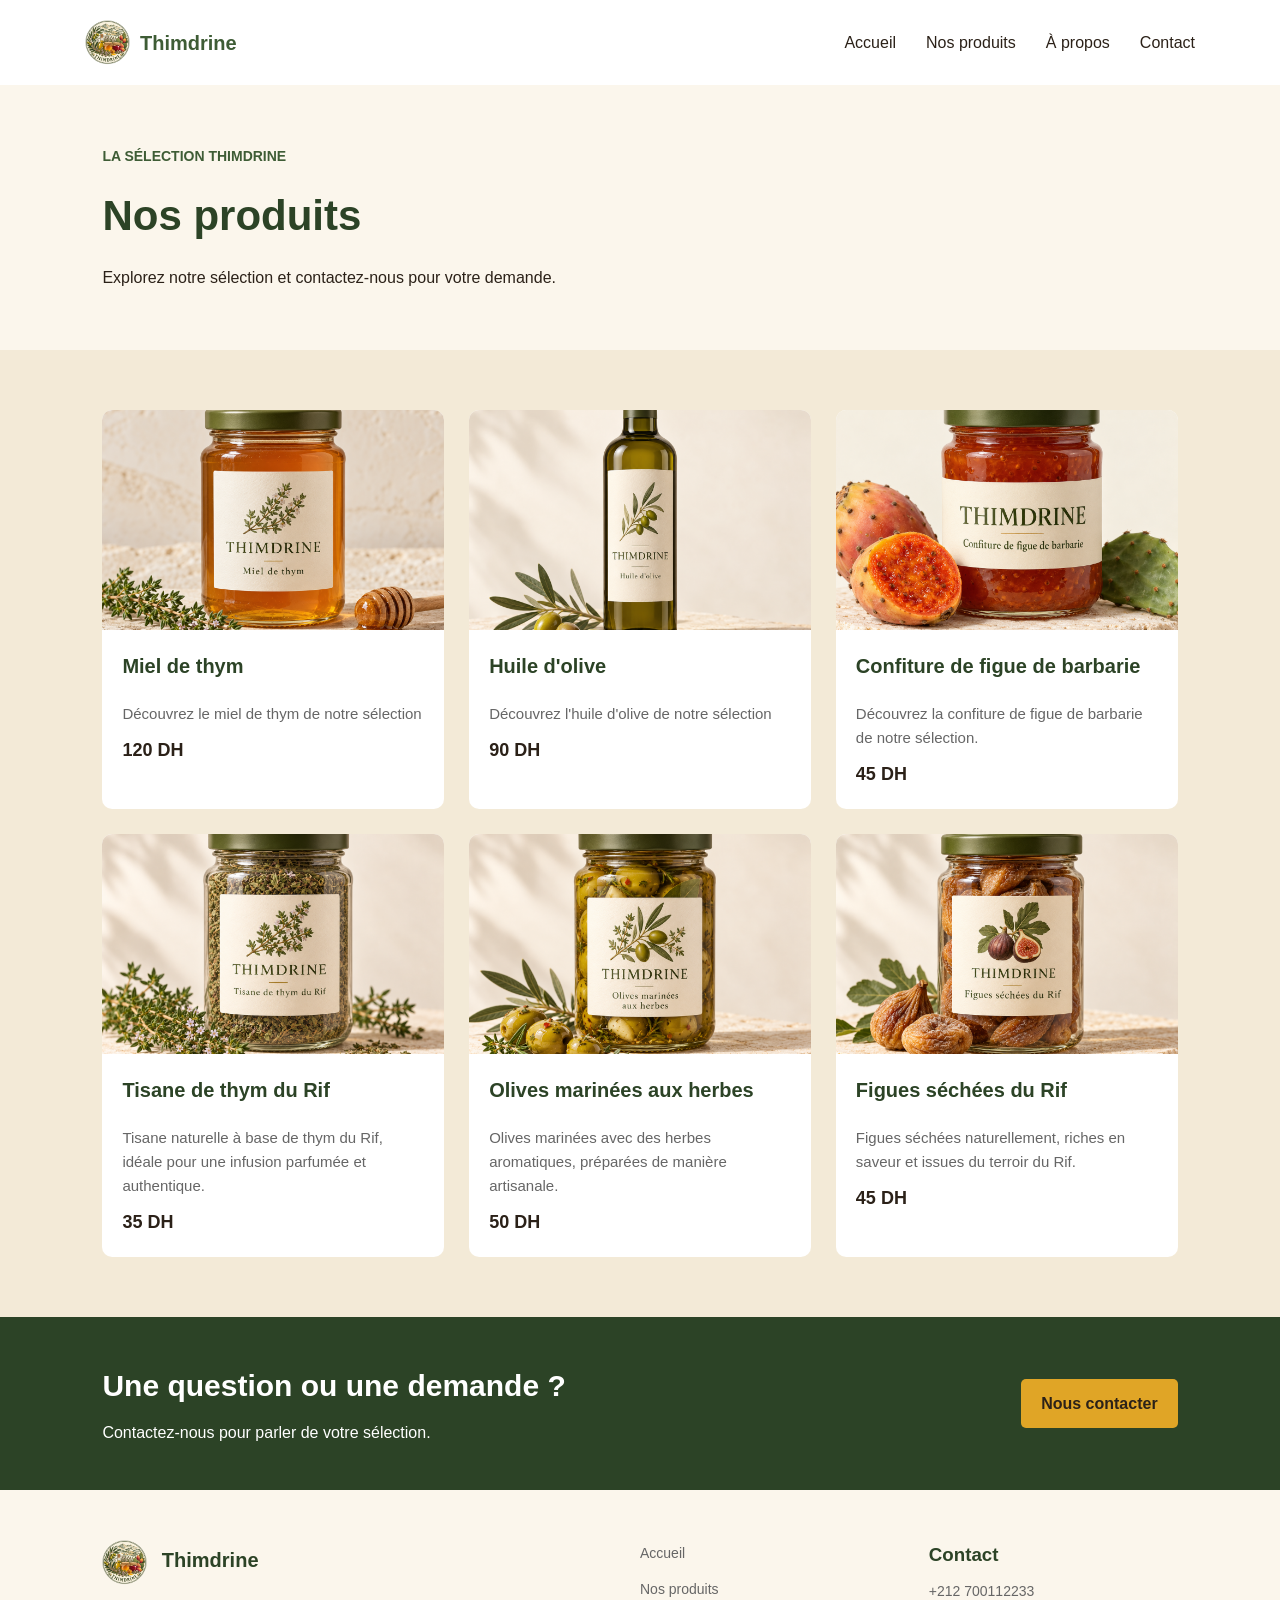
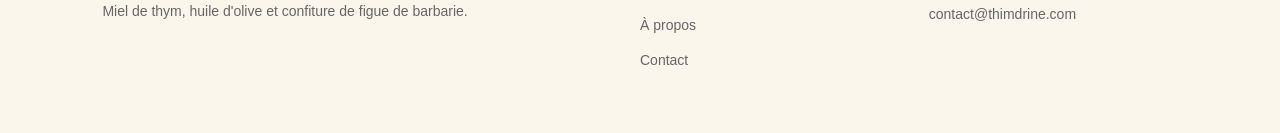
==== commit 4d9ae7cb: "Simplify CSS and improve responsive design" ====
--- a/produits.html
+++ b/produits.html
@@ -27,8 +27,8 @@
 </header>
 <main>
 
-  <section>
-    <p>LA SÉLECTION THIMDRINE</p>
+<section class="produits-hero">
+      <p>LA SÉLECTION THIMDRINE</p>
     <h1>Nos produits</h1>
     <p>Explorez notre sélection et contactez-nous pour votre demande.</p>
   </section>
--- a/css/style.css
+++ b/css/style.css
@@ -43,7 +43,7 @@
 header nav {
   max-width: 1150px;
   margin: 0 auto;
-  padding: 18px 25px;
+  padding: 20px;
   display: flex;
   justify-content: space-between;
   align-items: center;
@@ -53,7 +53,6 @@
   display: flex;
   align-items: center;
   gap: 10px;
-  color: var(--dark-green);
   font-size: 20px;
   font-weight: bold;
 }
@@ -72,7 +71,6 @@
 
 header nav ul a {
   color: var(--text);
-  font-size: 15px;
 }
 
 header nav ul a:hover {
@@ -81,59 +79,47 @@
 
 .hero {
   background-color: var(--white);
+  padding: 60px 8%;
   display: grid;
   grid-template-columns: 1fr 1fr;
-  gap: 15px 45px;
-  align-content: center;
-  padding: 65px 8%;
-  min-height: 460px;
-}
-
-.hero > p,
-.hero > h1,
-.hero > a {
+  gap: 20px 40px;
+  align-items: center;
+}
+
+.hero > p, .hero > h1, .hero > a {
   grid-column: 1;
 }
 
 .hero > p:first-child {
   color: var(--green);
-  font-size: 13px;
-  font-weight: bold;
-  letter-spacing: 1px;
+  font-size: 14px;
+  font-weight: bold;
 }
 
 .hero h1 {
-  font-size: 48px;
+  font-size: 45px;
   line-height: 1.2;
-  max-width: 470px;
-}
-
-.hero > p {
-  max-width: 470px;
 }
 
 .hero a {
-  display: inline-block;
-  justify-self: start;
   background-color: var(--green);
   color: var(--white);
-  padding: 12px 24px;
+  padding: 12px 20px;
   border-radius: 5px;
-  font-size: 15px;
+  justify-self: start;
 }
 
 .hero a:hover {
   background-color: var(--dark-green);
 }
 
-.hero > img {
+.hero img {
   grid-column: 2;
   grid-row: 1 / 5;
-  align-self: center;
   width: 100%;
-  height: 340px;
+  height: 330px;
   object-fit: cover;
-  border-radius: 8px;
+  border-radius: 10px;
 }
 
 .products-intro {
@@ -142,7 +128,7 @@
 }
 
 .products-intro h2 {
-  font-size: 32px;
+  font-size: 30px;
   margin-bottom: 15px;
 }
 
@@ -162,28 +148,20 @@
 .featured-products > p {
   grid-column: 1 / 4;
   color: var(--green);
-  font-size: 13px;
   font-weight: bold;
 }
 
 .featured-products > h2 {
   grid-column: 1 / 3;
-  font-size: 32px;
+  font-size: 30px;
 }
 
 .featured-products > a {
   grid-column: 3;
   justify-self: end;
-  align-self: center;
   border: 1px solid var(--green);
   padding: 10px 20px;
   border-radius: 5px;
-  color: var(--green);
-}
-
-.featured-products > a:hover {
-  background-color: var(--green);
-  color: var(--white);
 }
 
 .product-card {
@@ -195,19 +173,19 @@
 .product-card img {
   display: block;
   width: 100%;
-  height: 230px;
+  height: 220px;
   object-fit: cover;
 }
 
 .product-card h3 {
-  font-size: 21px;
-  margin: 20px 20px 10px;
+  font-size: 20px;
+  margin: 20px;
 }
 
 .product-card p {
   margin: 10px 20px;
+  font-size: 15px;
   color: #666666;
-  font-size: 15px;
 }
 
 .product-card p:last-child {
@@ -217,13 +195,209 @@
   margin-bottom: 20px;
 }
 
+.produits-hero {
+  background-color: var(--cream);
+  padding: 60px 8%;
+}
+
+.produits-hero p:first-child {
+  color: var(--green);
+  font-size: 14px;
+  font-weight: bold;
+}
+
+.produits-hero h1 {
+  font-size: 42px;
+  margin: 15px 0;
+}
+
+.produits {
+  background-color: var(--beige);
+  padding: 60px 8%;
+  display: grid;
+  grid-template-columns: repeat(3, 1fr);
+  gap: 25px;
+}
+
+.about-hero {
+  background-color: var(--cream);
+  padding: 60px 8%;
+  text-align: center;
+}
+
+.about-hero h1 {
+  font-size: 42px;
+  margin: 15px 0;
+}
+
+.about-hero p:first-child {
+  color: var(--green);
+  font-weight: bold;
+}
+
+.about-story {
+  background-color: var(--white);
+  padding: 60px 8%;
+  display: grid;
+  grid-template-columns: 1fr 1fr;
+  gap: 20px 40px;
+  align-items: center;
+}
+
+.about-story img {
+  grid-row: 1 / 4;
+  width: 100%;
+  height: 320px;
+  object-fit: cover;
+  border-radius: 10px;
+}
+
+.about-story h2 {
+  font-size: 30px;
+}
+
+.about-story p:first-of-type {
+  color: var(--green);
+  font-weight: bold;
+}
+
+.values {
+  background-color: var(--beige);
+  padding: 60px 8%;
+  display: grid;
+  grid-template-columns: repeat(3, 1fr);
+  gap: 25px;
+}
+
+.values h2 {
+  grid-column: 1 / 4;
+  font-size: 30px;
+}
+
+.value-card {
+  background-color: var(--white);
+  padding: 25px;
+  border-radius: 10px;
+}
+
+.value-card h3 {
+  margin-bottom: 15px;
+}
+
+.value-card p:first-child {
+  color: var(--gold);
+  font-size: 24px;
+  font-weight: bold;
+}
+
+.key-figures {
+  background-color: var(--cream);
+  padding: 60px 8%;
+  display: grid;
+  grid-template-columns: repeat(3, 1fr);
+  gap: 25px;
+  text-align: center;
+}
+
+.key-figures h2 {
+  grid-column: 1 / 4;
+  font-size: 30px;
+}
+
+.key-figure-card {
+  background-color: var(--white);
+  padding: 25px;
+  border-radius: 10px;
+}
+
+.key-figure-card h3 {
+  font-size: 24px;
+  margin-bottom: 10px;
+}
+
+.contact-hero {
+  background-color: var(--cream);
+  padding: 60px 8%;
+  text-align: center;
+}
+
+.contact-hero p:first-child {
+  color: var(--green);
+  font-weight: bold;
+}
+
+.contact-hero h1 {
+  font-size: 42px;
+  margin: 15px 0;
+}
+
+.contact-form {
+  max-width: 650px;
+  margin: 50px auto;
+  padding: 40px;
+  background-color: var(--white);
+  border-radius: 10px;
+}
+
+.contact-form label {
+  display: block;
+  font-weight: bold;
+  margin-bottom: 8px;
+}
+
+.contact-form input, .contact-form select, .contact-form textarea {
+  display: block;
+  width: 100%;
+  padding: 12px;
+  margin-bottom: 20px;
+  border: 1px solid #cccccc;
+  border-radius: 5px;
+  font-size: 16px;
+  font-family: Arial, sans-serif;
+}
+
+.contact-form textarea {
+  resize: vertical;
+}
+
+.contact-form p {
+  font-weight: bold;
+  margin-bottom: 10px;
+}
+
+.contact-form #consentement {
+  display: inline-block;
+  width: auto;
+  margin-right: 8px;
+}
+
+.contact-form label[for="consentement"] {
+  display: inline;
+  font-weight: normal;
+}
+
+.contact-form button {
+  width: 100%;
+  background-color: var(--green);
+  color: var(--white);
+  border: none;
+  border-radius: 5px;
+  padding: 14px;
+  font-size: 16px;
+  cursor: pointer;
+}
+
+.contact-form button:hover {
+  background-color: var(--dark-green);
+}
+
 .contact-cta {
+  background-color: var(--dark-green);
+  padding: 45px 8%;
   display: grid;
   grid-template-columns: 1fr auto;
   gap: 10px 30px;
   align-items: center;
-  background-color: var(--dark-green);
-  padding: 45px 8%;
 }
 
 .contact-cta h2 {
@@ -242,86 +416,91 @@
   grid-row: 1 / 3;
   background-color: var(--gold);
   color: var(--text);
-  padding: 13px 25px;
+  padding: 12px 20px;
   border-radius: 5px;
   font-weight: bold;
 }
 
 footer {
-  display: grid;
-  grid-template-columns: 2fr 1fr 1fr;
-  gap: 50px;
   background-color: var(--cream);
   padding: 50px 8%;
+  display: grid;
+  grid-template-columns: 2fr 1fr 1fr;
+  gap: 40px;
 }
 
 .footer-brand img {
-  display: inline-block;
+  width: 45px;
   vertical-align: middle;
-  width: 45px;
 }
 
 .footer-brand span {
-  display: inline-block;
-  vertical-align: middle;
+  font-size: 20px;
+  font-weight: bold;
+  color: var(--dark-green);
   margin-left: 10px;
-  font-size: 20px;
-  font-weight: bold;
-  color: var(--dark-green);
 }
 
 .footer-brand p {
   margin-top: 15px;
 }
 
-footer p,
-footer a {
+.footer-nav ul {
+  list-style: none;
+}
+
+.footer-nav li {
+  margin-bottom: 10px;
+}
+
+footer p, footer a {
   color: #666666;
   font-size: 14px;
 }
 
-.footer-nav ul {
-  list-style: none;
-}
-
-.footer-nav li {
-  margin-bottom: 10px;
-}
-
 .footer-contact h3 {
-  font-size: 18px;
-  margin-bottom: 10px;
-}
-
-.footer-contact p {
   margin-bottom: 10px;
 }
 
 @media (max-width: 850px) {
   .hero {
     grid-template-columns: 1fr;
-    padding: 45px 6%;
-  }
-
-  .hero > img {
+    padding: 40px 6%;
+  }
+
+  .hero img {
     grid-column: 1;
     grid-row: 5;
-    height: 300px;
-  }
-
-  .featured-products {
-    grid-template-columns: 1fr 1fr;
-    padding: 45px 6%;
-  }
-
-  .featured-products > p,
-  .featured-products > h2,
-  .featured-products > a {
+    height: 280px;
+  }
+
+  .featured-products, .produits {
+    grid-template-columns: repeat(2, 1fr);
+    padding: 40px 6%;
+  }
+
+  .featured-products > p, .featured-products > h2, .featured-products > a {
     grid-column: 1 / 3;
   }
 
   .featured-products > a {
     justify-self: start;
+  }
+
+  .about-story {
+    grid-template-columns: 1fr;
+  }
+
+  .about-story img {
+    grid-row: auto;
+  }
+
+  .values, .key-figures {
+    grid-template-columns: 1fr;
+  }
+
+  .values h2, .key-figures h2 {
+    grid-column: 1;
   }
 
   footer {
@@ -342,25 +521,44 @@
   }
 
   .hero h1 {
-    font-size: 35px;
-  }
-
-  .hero > img {
-    height: 240px;
+    font-size: 32px;
+  }
+
+  .hero img {
+    height: 230px;
   }
 
   .products-intro {
-    padding: 45px 6%;
-  }
-
-  .featured-products {
+    padding: 40px 6%;
+  }
+
+  .featured-products, .produits {
     grid-template-columns: 1fr;
   }
 
-  .featured-products > p,
-  .featured-products > h2,
-  .featured-products > a {
+  .featured-products > p, .featured-products > h2, .featured-products > a {
     grid-column: 1;
+  }
+
+  .produits-hero, .about-hero, .contact-hero {
+    padding: 40px 6%;
+  }
+
+  .produits-hero h1, .about-hero h1, .contact-hero h1 {
+    font-size: 32px;
+  }
+
+  .about-story {
+    padding: 40px 6%;
+  }
+
+  .values, .key-figures {
+    padding: 40px 6%;
+  }
+
+  .contact-form {
+    margin: 20px 5%;
+    padding: 25px 20px;
   }
 
   .contact-cta {
@@ -377,64 +575,5 @@
   footer {
     grid-template-columns: 1fr;
     gap: 30px;
-    padding: 40px 6%;
-  }
-}
-
-
-
-
-section:first-of-type {
-  background-color: var(--cream);
-  padding: 60px 8%;
-}
-
-section:first-of-type p:first-child {
-  font-size: 13px;
-  color: var(--green);
-  font-weight: bold;
-  margin-bottom: 10px;
-}
-
-section:first-of-type h1 {
-  font-size: 48px;
-  margin-bottom: 15px;
-}
-
-.produits {
-  background-color: var(--beige);
-  padding: 60px 8%;
-  display: grid;
-  grid-template-columns: repeat(3, 1fr);
-  gap: 25px;
-}
-
-.product-card {
-  background-color: var(--white);
-  border-radius: 10px;
-  overflow: hidden;
-}
-
-.product-card img {
-  width: 100%;
-  height: 230px;
-  object-fit: cover;
-  display: block;
-}
-
-.product-card h3 {
-  font-size: 21px;
-  margin: 20px 20px 10px;
-}
-
-.product-card p {
-  margin: 10px 20px;
-  font-size: 15px;
-  color: #666666;
-}
-
-.product-card p:last-child {
-  font-weight: bold;
-  color: var(--text);
-  margin-bottom: 20px;
-}
+  }
+}
